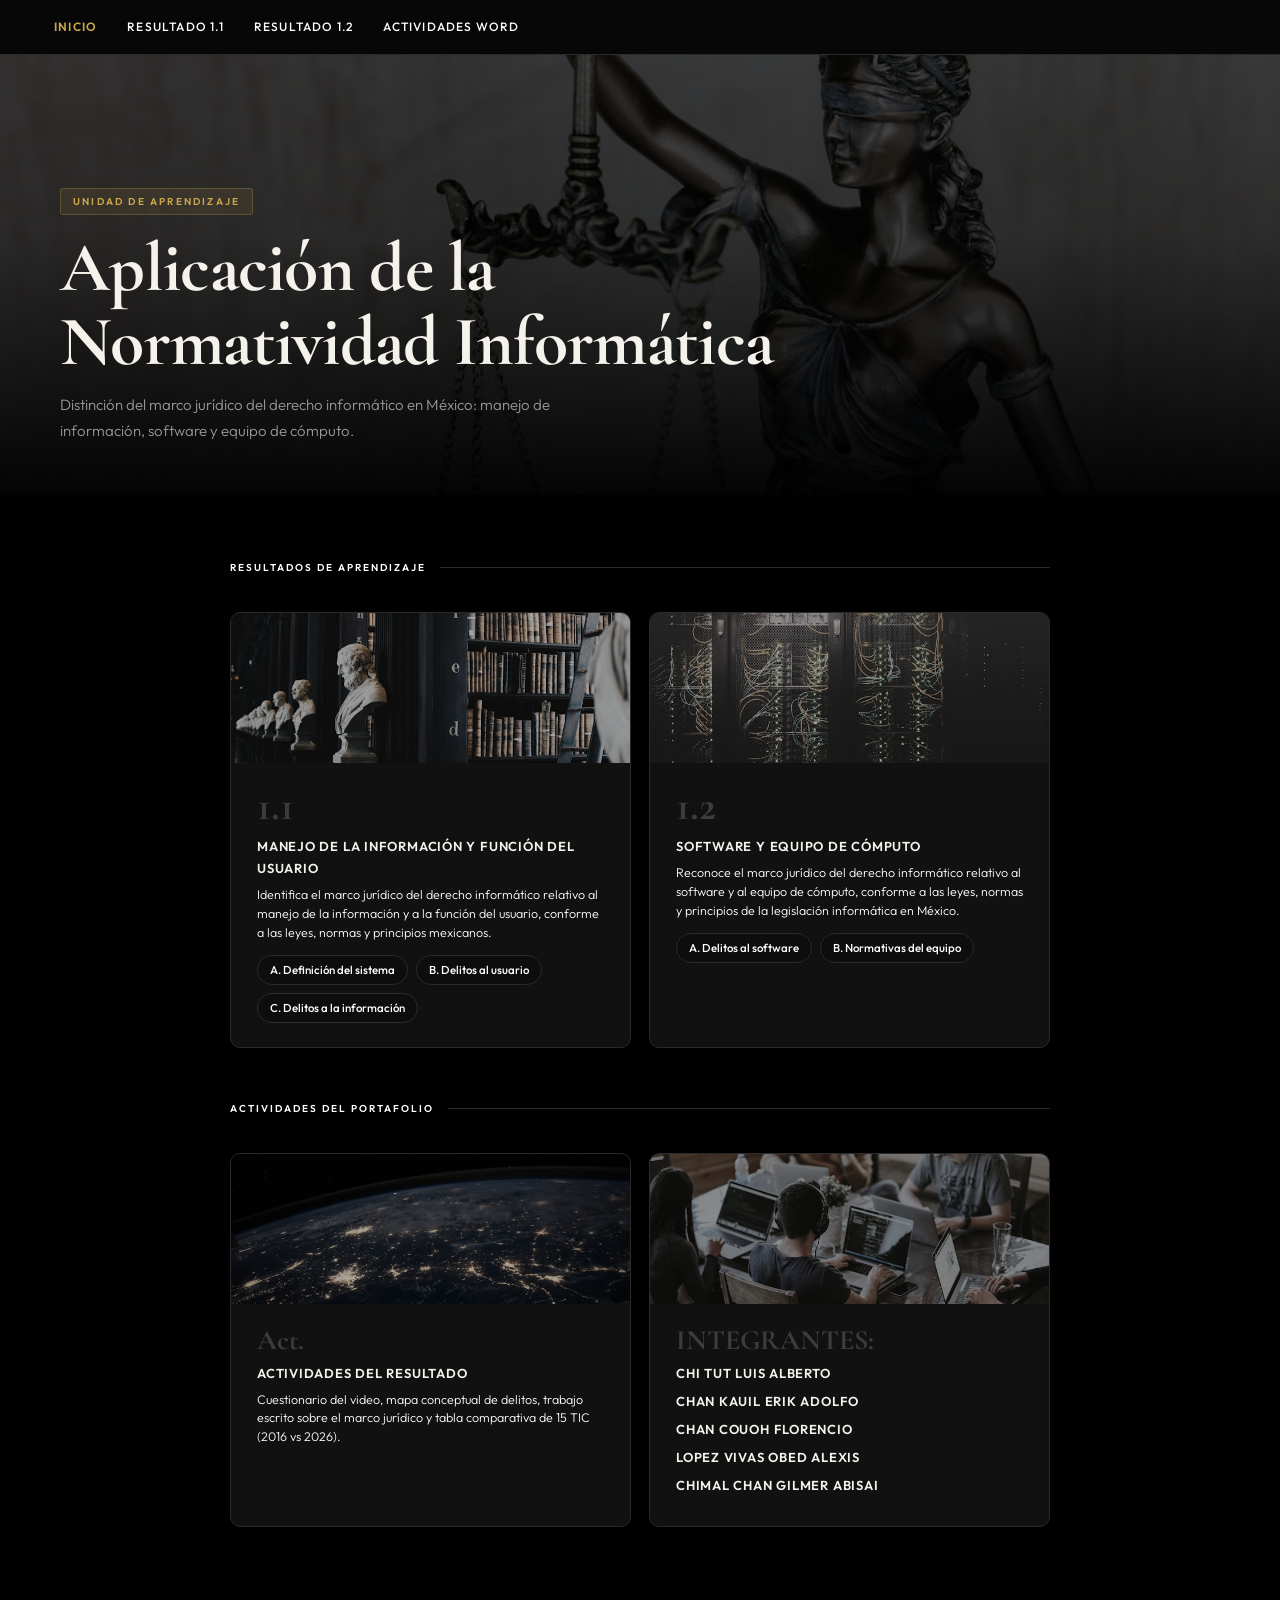
==== index.html @ cea47933 "Initial commit" ====
<!DOCTYPE html>
<html lang="es">
<head>
  <meta charset="UTF-8">
  <meta name="viewport" content="width=device-width, initial-scale=1.0">
  <title>Derecho Informático — Portafolio</title>
  <link rel="stylesheet" href="estilos.css">
</head>
<body>

<nav>
  <input type="checkbox" id="menu-toggle" class="menu-toggle">
  <label for="menu-toggle" class="hamburger">
    <span></span>
    <span></span>
    <span></span>
  </label>
  <ul>
    <li><a href="index.html">Inicio</a></li>
    <li><a href="resultado1.html">Resultado 1.1</a></li>
    <li><a href="resultado2.html">Resultado 1.2</a></li>
    <li><a href="actividades1.html">Actividades Word</a></li>
  </ul>
</nav>

<div class="hero">
  <img class="hero-img" src="recurvisual/hero_index.jpg" alt="Derecho Informático">
  <div class="hero-overlay"></div>
  <div class="hero-content">
    <span class="hero-eyebrow">Unidad de Aprendizaje</span>
    <h1>Aplicación de la Normatividad Informática</h1>
    <p>Distinción del marco jurídico del derecho informático en México: manejo de información, software y equipo de cómputo.</p>
  </div>
</div>

<div class="container">
  <div class="section-label">Resultados de aprendizaje</div>

  <div class="activity-grid" style="grid-template-columns: 1fr 1fr;">

    <a class="activity-card" href="resultado1.html">
      <img class="card-img" src="recurvisual/card_resultado1.jpg" alt="Resultado 1.1">
      <div class="card-body">
        <div class="num">1.1</div>
        <h3>Manejo de la Información y Función del Usuario</h3>
        <p>Identifica el marco jurídico del derecho informático relativo al manejo de la información y a la función del usuario, conforme a las leyes, normas y principios mexicanos.</p>
        <div style="margin-top:14px; display:flex; gap:8px; flex-wrap:wrap;">
          <span class="tag">A. Definición del sistema</span>
          <span class="tag">B. Delitos al usuario</span>
          <span class="tag">C. Delitos a la información</span>
        </div>
      </div>
    </a>

    <a class="activity-card" href="resultado2.html">
      <img class="card-img" src="recurvisual/card_resultado2.jpg" alt="Resultado 1.2">
      <div class="card-body">
        <div class="num">1.2</div>
        <h3>Software y Equipo de Cómputo</h3>
        <p>Reconoce el marco jurídico del derecho informático relativo al software y al equipo de cómputo, conforme a las leyes, normas y principios de la legislación informática en México.</p>
        <div style="margin-top:14px; display:flex; gap:8px; flex-wrap:wrap;">
          <span class="tag">A. Delitos al software</span>
          <span class="tag">B. Normativas del equipo</span>
        </div>
      </div>
    </a>

  </div>

  <div class="section-label" style="margin-top:52px;">Actividades del portafolio</div>

  <div class="activity-grid" style="grid-template-columns: 1fr 1fr;">

    <a class="activity-card" href="actividades1.html">
      <img class="card-img" src="recurvisual/card_actividades.jpg" alt="Actividades 1.1">
      <div class="card-body">
        <div class="num" style="font-size:28px;">Act.</div>
        <h3>Actividades del Resultado</h3>
        <p>Cuestionario del video, mapa conceptual de delitos, trabajo escrito sobre el marco jurídico y tabla comparativa de 15 TIC (2016 vs 2026).</p>
      </div>
    </a>

        <a class="activity-card" href="#">
      <img class="card-img" src="recurvisual/card_integrantes.jpg" alt="Integrantes">
      <div class="card-body">
        <div class="num" style="font-size:28px;">INTEGRANTES:</div>
        <h3>Chi Tut Luis Alberto</h3>
        <h3>Chan Kauil Erik Adolfo</h3>
        <h3>Chan Couoh Florencio</h3>
        <h3>Lopez Vivas Obed Alexis</h3>
        <h3>Chimal Chan Gilmer Abisai</h3>
      </div>
    </a>

  </div>

</div>


</body>
</html>
---- estilos.css ----
@import url('https://fonts.googleapis.com/css2?family=Cormorant+Garamond:wght@400;500;600;700&family=Outfit:wght@300;400;500;600&display=swap');

:root {
  --bg:        #000000;
  --surface:   #111111;
  --surface2:  #0d0d0d;
  --border:    #2a2a2a;
  --text:      #ffffff;
  --muted:     #ffffff;
  --faint:     #3e3c3a;
  --gold:      #c9a84c;
  --gold-dim:  rgba(201,168,76,0.10);
  --gold-line: rgba(201,168,76,0.25);
  --white:     #f5f2ec;
}

*, *::before, *::after { box-sizing: border-box; margin: 0; padding: 0; }
html { scroll-behavior: smooth; }
body {
  font-family: 'Outfit', sans-serif;
  background: var(--bg);
  color: var(--text);
  line-height: 1.7;
  min-height: 100vh;
}
::-webkit-scrollbar { width: 5px; }
::-webkit-scrollbar-track { background: var(--bg); }
::-webkit-scrollbar-thumb { background: var(--faint); border-radius: 4px; }

/* NAV */
nav {
  position: sticky; top: 0; z-index: 200;
  background: rgba(8,8,8,0.94);
  backdrop-filter: blur(14px);
  border-bottom: 1px solid var(--border);
  padding: 0 40px;
}
nav ul { list-style:none; display:flex; align-items:center; height:54px; gap:2px; overflow-x:auto; scrollbar-width:none; }
nav ul::-webkit-scrollbar { display:none; }
nav ul li a {
  display:block; font-size:12px; font-weight:500;
  letter-spacing:0.1em; text-transform:uppercase;
  color:var(--muted); text-decoration:none;
  padding:6px 14px; border-radius:4px; white-space:nowrap;
  transition:color .2s, background .2s;
}
nav ul li a:hover { color:var(--white); background:rgba(255,255,255,0.05); }
nav ul li a.active { color:var(--gold); }
nav ul li:first-child a { color:var(--gold); font-weight:600; }

/* NAV TOGGLE */
.menu-toggle, .hamburger { display: none; }

/* HERO */
.hero {
  position:relative; height:440px; overflow:hidden;
  display:flex; align-items:flex-end;
}
.hero-img {
  position:absolute; inset:0; width:100%; height:100%;
  object-fit:cover; object-position:center;
  filter:brightness(0.3) saturate(0.6);
}
.hero-overlay {
  position:absolute; inset:0;
  background:linear-gradient(to top, rgba(0,0,0,0.92) 0%, rgba(0,0,0,0.15) 60%, transparent 100%);
}
.hero-content { position:relative; z-index:2; padding:0 60px 52px; max-width:860px; }
.hero-eyebrow {
  display:inline-block; font-size:10px; font-weight:600;
  letter-spacing:0.22em; text-transform:uppercase; color:var(--gold);
  border:1px solid var(--gold-line); background:var(--gold-dim);
  padding:4px 12px; border-radius:3px; margin-bottom:16px;
}
.hero h1 {
  font-family:'Cormorant Garamond', serif;
  font-size:clamp(38px,6vw,70px); font-weight:700;
  color:var(--white); line-height:1.05; letter-spacing:-0.01em;
}
.hero p { margin-top:14px; font-size:15px; color:#999; max-width:500px; font-weight:300; }

/* CONTAINER */
.container { max-width:900px; margin:0 auto; padding:64px 40px 100px; }

/* SECTION LABEL */
.section-label {
  display:flex; align-items:center; gap:14px;
  font-size:10px; font-weight:600; letter-spacing:0.2em; text-transform:uppercase;
  color:var(--muted); margin-bottom:36px;
}
.section-label::after { content:''; flex:1; height:1px; background:var(--border); }

/* CARDS */
.card {
  background:var(--surface); border:1px solid var(--border);
  border-radius:10px; padding:36px 40px; margin-bottom:20px;
  position:relative; overflow:hidden;
  transition:border-color .25s, box-shadow .25s;
}
.card::before {
  content:''; position:absolute; left:0; top:0; bottom:0; width:3px;
  background:var(--gold); transform:scaleY(0); transform-origin:bottom;
  transition:transform .35s ease;
}
.card:hover { border-color:#3a3a3a; box-shadow:0 14px 44px rgba(0,0,0,0.45); }
.card:hover::before { transform:scaleY(1); }

.card-tag {
  display:inline-block; font-size:10px; font-weight:600;
  letter-spacing:0.14em; text-transform:uppercase; color:var(--gold);
  background:var(--gold-dim); border:1px solid var(--gold-line);
  padding:3px 10px; border-radius:3px; margin-bottom:16px;
}
.card h2 {
  font-family:'Cormorant Garamond', serif; font-size:26px; font-weight:600;
  color:var(--white); margin-bottom:16px; line-height:1.2;
}
.card h3 {
  font-family:'Cormorant Garamond', serif; font-size:20px; font-weight:600;
  color:var(--white); margin:22px 0 10px;
}
.card h3:first-child { margin-top:0; }
.card p { font-size:14.5px; color:#aaa8a4; margin-bottom:10px; font-weight:300; }
.card p:last-child { margin-bottom:0; }
.card strong { color:var(--text); font-weight:500; }
.card ul { padding-left:22px; margin-bottom:12px; }
.card ul li { font-size:14px; color:#9a9896; margin-bottom:7px; font-weight:300; }
.card ul li strong { color:var(--text); }
.card ol { padding-left:22px; margin-bottom:12px; }
.card ol li { font-size:14px; color:#9a9896; margin-bottom:7px; font-weight:300; }

/* LAW QUOTE */
.law-quote {
  border-left:3px solid var(--gold); padding:14px 20px;
  margin:16px 0; background:rgba(201,168,76,0.05); border-radius:0 6px 6px 0;
}
.law-quote p { font-size:13.5px; color:#8a8884; font-style:italic; margin:0; }

/* TAGS */
.tags { display:flex; flex-wrap:wrap; gap:8px; margin-top:14px; }
.tag {
  font-size:11.5px; font-weight:500; color:var(--muted);
  background:var(--surface2); border:1px solid var(--border);
  padding:4px 12px; border-radius:20px;
}

/* VIRUS GRID */
.virus-grid { display:grid; grid-template-columns:repeat(auto-fill,minmax(195px,1fr)); gap:12px; margin-top:14px; }
.virus-item { background:var(--surface2); border:1px solid var(--border); border-radius:6px; padding:14px 16px; }
.virus-item strong { display:block; font-size:11px; color:var(--gold); margin-bottom:4px; letter-spacing:0.06em; text-transform:uppercase; }
.virus-item span { font-size:12.5px; color:var(--muted); }

/* INDEX */
.index-intro { display:grid; grid-template-columns:1fr 1fr; gap:18px; margin-bottom:50px; }
.intro-card { background:var(--surface); border:1px solid var(--border); border-radius:10px; padding:28px 30px; }
.intro-card h3 { font-family:'Cormorant Garamond', serif; font-size:18px; font-weight:600; color:var(--gold); margin-bottom:10px; }
.intro-card p { font-size:13.5px; color:#888; font-weight:300; }

.activity-grid { display:grid; grid-template-columns:repeat(auto-fill,minmax(270px,1fr)); gap:18px; }
.activity-card {
  background:var(--surface); border:1px solid var(--border);
  border-radius:10px; overflow:hidden;
  text-decoration:none; display:block;
  transition:transform .25s, border-color .25s, box-shadow .25s;
}
.activity-card:hover { transform:translateY(-5px); border-color:#3a3a3a; box-shadow:0 18px 52px rgba(0,0,0,0.55); }
.activity-card .card-img { width:100%; height:150px; object-fit:cover; filter:saturate(0.5) brightness(0.7); transition:filter .3s; display:block; }
.activity-card:hover .card-img { filter:saturate(0.8) brightness(0.85); }
.activity-card .card-body { padding:22px 26px 24px; }
.activity-card .num { font-family:'Cormorant Garamond', serif; font-size:42px; font-weight:700; color:var(--faint); line-height:1; margin-bottom:8px; transition:color .25s; }
.activity-card:hover .num { color:var(--gold); }
.activity-card h3 { font-size:13px; font-weight:600; letter-spacing:0.06em; text-transform:uppercase; color:var(--white); margin-bottom:6px; }
.activity-card p { font-size:12.5px; color:var(--muted); font-weight:300; line-height:1.5; }

/* CONTENT IMAGES */
.content-img {
  width:100%; height:200px; object-fit:cover;
  border-radius:6px; margin:16px 0;
  filter:saturate(0.6) brightness(0.8);
}
.content-img-sm {
  width:100%; height:150px; object-fit:cover;
  border-radius:6px; margin:14px 0;
  filter:saturate(0.6) brightness(0.8);
}

/* COMPARE TABLE */
.compare-table { width:100%; border-collapse:collapse; margin-top:16px; }
.compare-table th { font-size:11px; font-weight:600; letter-spacing:0.12em; text-transform:uppercase; color:var(--gold); padding:12px 16px; border-bottom:1px solid var(--gold-line); text-align:left; }
.compare-table td { font-size:13.5px; color:#9a9896; padding:12px 16px; border-bottom:1px solid var(--border); font-weight:300; vertical-align:top; }
.compare-table tr:last-child td { border-bottom:none; }
.compare-table tr:hover td { background:rgba(255,255,255,0.02); }

/* FOOTER */
footer { text-align:center; padding:28px; font-size:11px; color:#333; letter-spacing:0.1em; border-top:1px solid var(--border); }

/* ANIMATIONS */

/* ---- TABLET (max 900px) ---- */
@media(max-width:900px){
  .hero { height:360px; }
  .hero-content { padding:0 36px 44px; }
  .container { max-width:100%; padding:48px 28px 72px; }
  .card { padding:30px 28px; }
  .index-intro { grid-template-columns:1fr; }
  .virus-grid { grid-template-columns:repeat(auto-fill,minmax(160px,1fr)); }
}

/* ---- PHONE (max 700px) ---- */
@media(max-width:700px){
  nav { padding:0 20px; display: flex; align-items: center; justify-content: flex-start; height: 54px; }
  .hamburger { 
    display: flex; flex-direction: column; gap: 5px; 
    cursor: pointer; z-index: 201; 
  }
  .hamburger span { 
    display: block; width: 22px; height: 2px; 
    background: var(--white); transition: 0.3s; 
  }
  nav ul { 
    position: absolute; top: 100%; left: 0; right: 0; 
    background: rgba(8,8,8,0.98); border-bottom: 1px solid var(--border);
    flex-direction: column; height: auto; padding: 20px 0; gap: 10px;
    clip-path: inset(0 0 100% 0); transition: clip-path 0.3s ease-out;
  }
  .menu-toggle:checked ~ ul { clip-path: inset(0 0 0 0); }
  .menu-toggle:checked ~ .hamburger span:nth-child(1) { transform: translateY(7px) rotate(45deg); }
  .menu-toggle:checked ~ .hamburger span:nth-child(2) { opacity: 0; }
  .menu-toggle:checked ~ .hamburger span:nth-child(3) { transform: translateY(-7px) rotate(-45deg); }
  nav ul li { width: 100%; text-align: center; }
  nav ul li a { font-size:13px; padding:12px 20px; letter-spacing:0.1em; display: inline-block; }

  .hero { height:280px; }
  .hero-content { padding:0 20px 28px; max-width:100%; }
  .hero-eyebrow { font-size:9px; padding:3px 8px; margin-bottom:12px; }
  .hero h1 { font-size:clamp(26px,8vw,42px); }
  .hero p { font-size:13px; max-width:100%; }

  .container { padding:32px 16px 48px; }
  .section-label { font-size:9px; letter-spacing:0.14em; margin-bottom:24px; gap:10px; }

  .card { padding:20px 18px; margin-bottom:14px; border-radius:8px; }
  .card-tag { font-size:9px; padding:2px 8px; margin-bottom:12px; }
  .card h2 { font-size:22px; margin-bottom:12px; }
  .card h3 { font-size:17px; margin:16px 0 8px; }
  .card p { font-size:13.5px; }
  .card ul li, .card ol li { font-size:13px; }

  .law-quote { padding:10px 14px; margin:12px 0; }
  .law-quote p { font-size:12.5px; }

  .content-img { height:160px; margin:12px 0; }
  .content-img-sm { height:120px; margin:10px 0; }

  .virus-grid { grid-template-columns:1fr 1fr; gap:8px; }
  .virus-item { padding:10px 12px; }
  .virus-item strong { font-size:10px; }
  .virus-item span { font-size:11.5px; }

  .tags { gap:6px; }
  .tag { font-size:10.5px; padding:3px 10px; }

  .activity-grid { grid-template-columns:1fr; }
  .activity-card .card-body { padding:16px 18px 18px; }
  .activity-card .num { font-size:34px; }
  .activity-card h3 { font-size:12px; }
  .activity-card p { font-size:11.5px; }

  .index-intro { grid-template-columns:1fr; gap:12px; }
  .intro-card { padding:20px 22px; }
  .intro-card h3 { font-size:16px; }
  .intro-card p { font-size:12.5px; }

  .compare-table th { font-size:10px; padding:10px 12px; }
  .compare-table td { font-size:12.5px; padding:10px 12px; }
}

/* ---- SMALL PHONE (max 400px) ---- */
@media(max-width:400px){
  .hero { height:240px; }
  .hero h1 { font-size:24px; }
  .container { padding:24px 12px 36px; }
  .card { padding:16px 14px; }
  .virus-grid { grid-template-columns:1fr; }
}
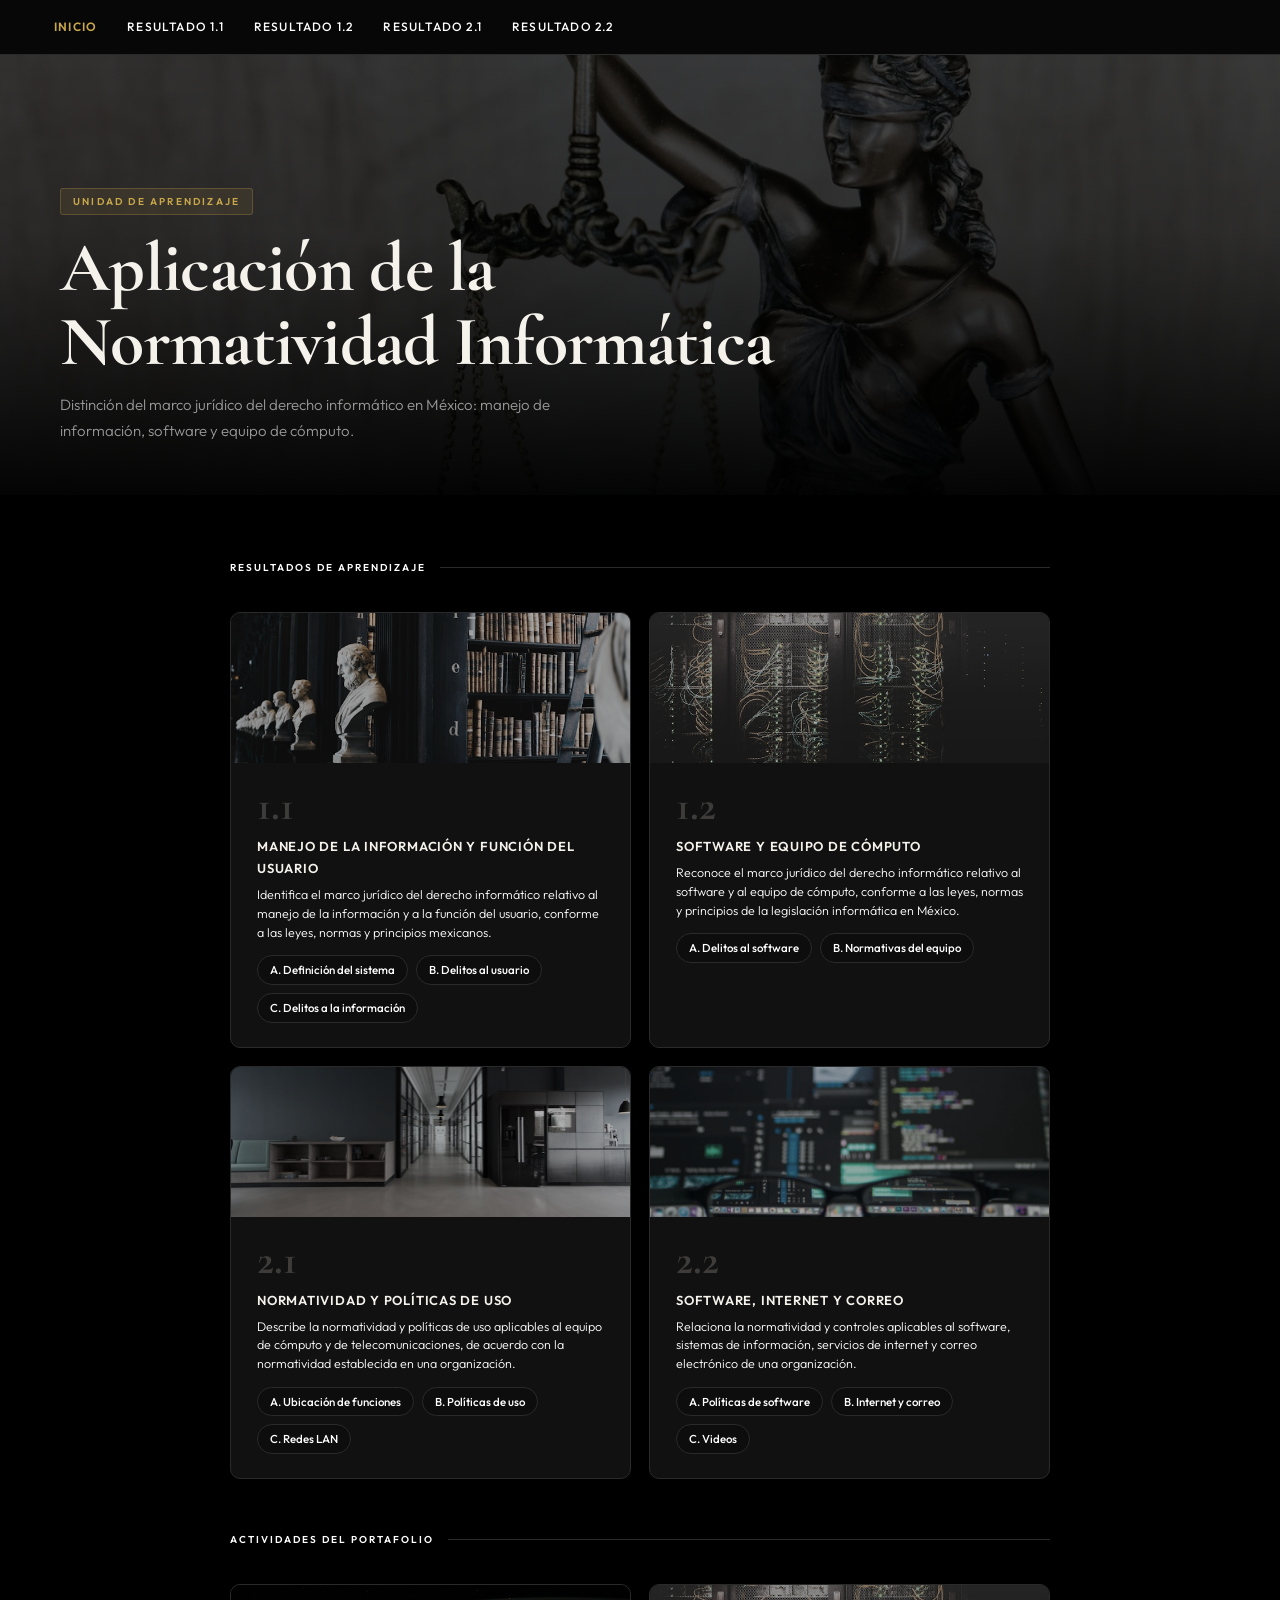
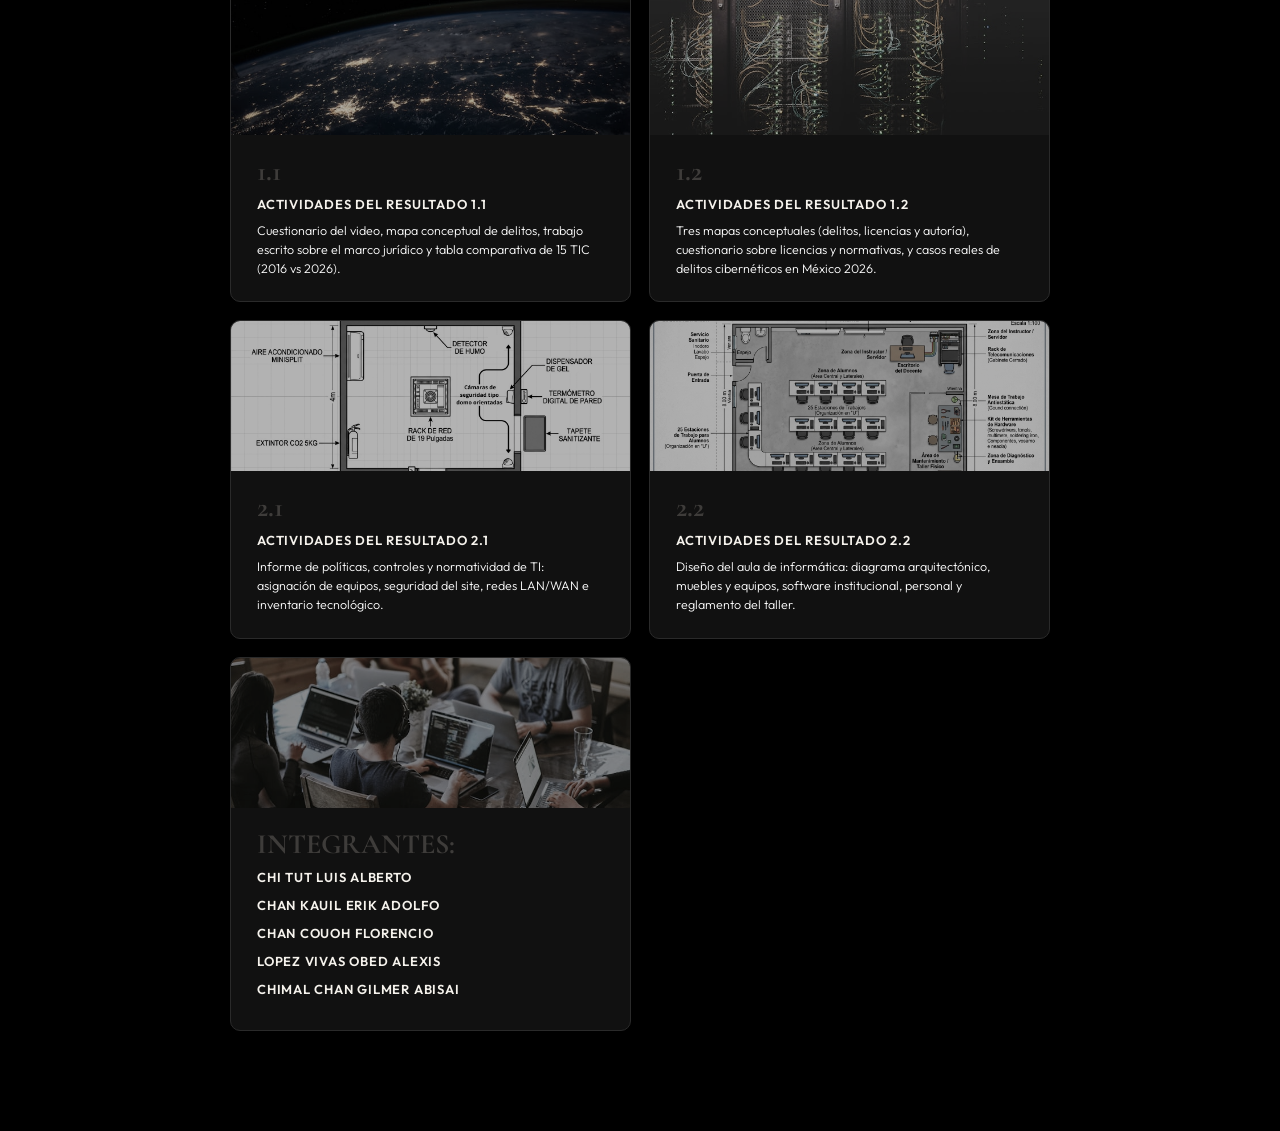
==== commit ae1c5ee7: "Agregar videos de YouTube con controles personalizados a resultado22.html y archivos restantes del p" ====
--- a/index.html
+++ b/index.html
@@ -19,7 +19,8 @@
     <li><a href="index.html">Inicio</a></li>
     <li><a href="resultado1.html">Resultado 1.1</a></li>
     <li><a href="resultado2.html">Resultado 1.2</a></li>
-    <li><a href="actividades1.html">Actividades Word</a></li>
+    <li><a href="resultado21.html">Resultado 2.1</a></li>
+    <li><a href="resultado22.html">Resultado 2.2</a></li>
   </ul>
 </nav>
 
@@ -36,7 +37,7 @@
 <div class="container">
   <div class="section-label">Resultados de aprendizaje</div>
 
-  <div class="activity-grid" style="grid-template-columns: 1fr 1fr;">
+  <div class="activity-grid">
 
     <a class="activity-card" href="resultado1.html">
       <img class="card-img" src="recurvisual/card_resultado1.jpg" alt="Resultado 1.1">
@@ -65,18 +66,73 @@
       </div>
     </a>
 
+    <a class="activity-card" href="resultado21.html">
+      <img class="card-img" src="recurvisual/normativas_computo.jpg" alt="Resultado 2.1">
+      <div class="card-body">
+        <div class="num">2.1</div>
+        <h3>Normatividad y Políticas de Uso</h3>
+        <p>Describe la normatividad y políticas de uso aplicables al equipo de cómputo y de telecomunicaciones, de acuerdo con la normatividad establecida en una organización.</p>
+        <div style="margin-top:14px; display:flex; gap:8px; flex-wrap:wrap;">
+          <span class="tag">A. Ubicación de funciones</span>
+          <span class="tag">B. Políticas de uso</span>
+          <span class="tag">C. Redes LAN</span>
+        </div>
+      </div>
+    </a>
+
+    <a class="activity-card" href="resultado22.html">
+      <img class="card-img" src="recurvisual/seguridad_informatica.jpg" alt="Resultado 2.2">
+      <div class="card-body">
+        <div class="num">2.2</div>
+        <h3>Software, Internet y Correo</h3>
+        <p>Relaciona la normatividad y controles aplicables al software, sistemas de información, servicios de internet y correo electrónico de una organización.</p>
+        <div style="margin-top:14px; display:flex; gap:8px; flex-wrap:wrap;">
+          <span class="tag">A. Políticas de software</span>
+          <span class="tag">B. Internet y correo</span>
+          <span class="tag">C. Videos</span>
+        </div>
+      </div>
+    </a>
+
   </div>
 
   <div class="section-label" style="margin-top:52px;">Actividades del portafolio</div>
 
-  <div class="activity-grid" style="grid-template-columns: 1fr 1fr;">
+  <div class="activity-grid">
 
     <a class="activity-card" href="actividades1.html">
       <img class="card-img" src="recurvisual/card_actividades.jpg" alt="Actividades 1.1">
       <div class="card-body">
-        <div class="num" style="font-size:28px;">Act.</div>
-        <h3>Actividades del Resultado</h3>
+        <div class="num" style="font-size:28px;">1.1</div>
+        <h3>Actividades del Resultado 1.1</h3>
         <p>Cuestionario del video, mapa conceptual de delitos, trabajo escrito sobre el marco jurídico y tabla comparativa de 15 TIC (2016 vs 2026).</p>
+      </div>
+    </a>
+
+    <a class="activity-card" href="actividades2.html">
+      <img class="card-img" src="recurvisual/card_resultado2.jpg" alt="Actividades 1.2">
+      <div class="card-body">
+        <div class="num" style="font-size:28px;">1.2</div>
+        <h3>Actividades del Resultado 1.2</h3>
+        <p>Tres mapas conceptuales (delitos, licencias y autoría), cuestionario sobre licencias y normativas, y casos reales de delitos cibernéticos en México 2026.</p>
+      </div>
+    </a>
+
+    <a class="activity-card" href="actividades21.html">
+      <img class="card-img" src="recurvisual/resultado21/plano_site_telecomunicaciones.jpeg" alt="Actividades 2.1">
+      <div class="card-body">
+        <div class="num" style="font-size:28px;">2.1</div>
+        <h3>Actividades del Resultado 2.1</h3>
+        <p>Informe de políticas, controles y normatividad de TI: asignación de equipos, seguridad del site, redes LAN/WAN e inventario tecnológico.</p>
+      </div>
+    </a>
+
+    <a class="activity-card" href="actividades22.html">
+      <img class="card-img" src="recurvisual/resultado22/plano_aula_taller.jpeg" alt="Actividades 2.2">
+      <div class="card-body">
+        <div class="num" style="font-size:28px;">2.2</div>
+        <h3>Actividades del Resultado 2.2</h3>
+        <p>Diseño del aula de informática: diagrama arquitectónico, muebles y equipos, software institucional, personal y reglamento del taller.</p>
       </div>
     </a>
 
--- a/estilos.css
+++ b/estilos.css
@@ -66,6 +66,20 @@
   background:linear-gradient(to top, rgba(0,0,0,0.92) 0%, rgba(0,0,0,0.15) 60%, transparent 100%);
 }
 .hero-content { position:relative; z-index:2; padding:0 60px 52px; max-width:860px; }
+.hero-flex {
+  max-width:100%; width:100%;
+  display:flex; justify-content:space-between; align-items:flex-end; gap:30px;
+}
+.hero-text { max-width:650px; }
+.hero-btn {
+  display:inline-block; font-size:11px; font-weight:600;
+  letter-spacing:0.14em; text-transform:uppercase; color:#000;
+  background:var(--gold); border:1px solid var(--gold);
+  padding:12px 28px; border-radius:4px; text-decoration:none;
+  transition:background .2s, border-color .2s, color .2s;
+  white-space:nowrap; margin-bottom: 6px;
+}
+.hero-btn:hover { background:transparent; color:var(--gold); }
 .hero-eyebrow {
   display:inline-block; font-size:10px; font-weight:600;
   letter-spacing:0.22em; text-transform:uppercase; color:var(--gold);
@@ -230,8 +244,10 @@
   nav ul li { width: 100%; text-align: center; }
   nav ul li a { font-size:13px; padding:12px 20px; letter-spacing:0.1em; display: inline-block; }
 
-  .hero { height:280px; }
+  .hero { height: auto; min-height: 340px; padding-top: 60px; }
   .hero-content { padding:0 20px 28px; max-width:100%; }
+  .hero-flex { flex-direction:column; align-items:flex-start; gap:16px; }
+  .hero-btn { width:100%; text-align:center; }
   .hero-eyebrow { font-size:9px; padding:3px 8px; margin-bottom:12px; }
   .hero h1 { font-size:clamp(26px,8vw,42px); }
   .hero p { font-size:13px; max-width:100%; }
@@ -277,7 +293,7 @@
 
 /* ---- SMALL PHONE (max 400px) ---- */
 @media(max-width:400px){
-  .hero { height:240px; }
+  .hero { height: auto; min-height: 300px; }
   .hero h1 { font-size:24px; }
   .container { padding:24px 12px 36px; }
   .card { padding:16px 14px; }
